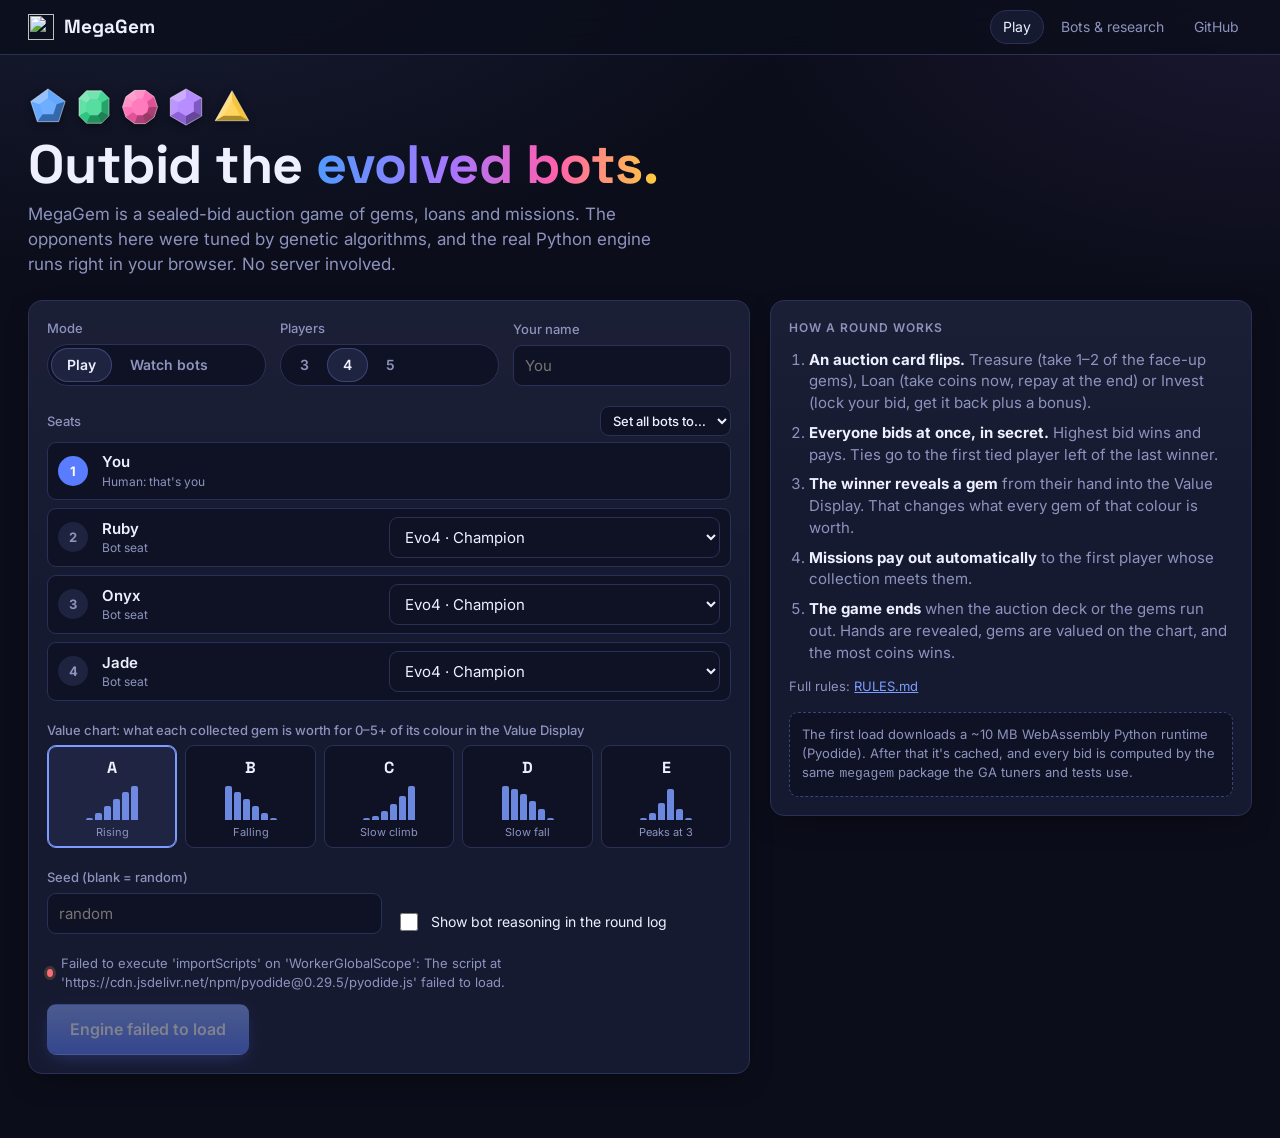
==== web/index.html @ 55448c25 "Turn into a research repo with a static GitHub Pages client Drop the Railway/FastAPI multiplayer sta" ====
<!DOCTYPE html>
<html lang="en">
<head>
    <meta charset="UTF-8">
    <meta name="viewport" content="width=device-width, initial-scale=1.0">
    <title>MegaGem</title>
    <meta name="description" content="Play the MegaGem auction game against genetically evolved bots, running the canonical Python engine in your browser.">
    <link rel="icon" href="favicon.svg" type="image/svg+xml">
    <link rel="preconnect" href="https://fonts.googleapis.com">
    <link rel="preconnect" href="https://fonts.gstatic.com" crossorigin>
    <link rel="stylesheet" href="https://fonts.googleapis.com/css2?family=Inter:wght@400;500;600;700&family=Space+Grotesk:wght@500;700&display=swap">
    <link rel="stylesheet" href="style.css?v=__MEGAGEM_BUILD__">
</head>
<body>
    <header class="topbar">
        <a class="brand" href="./"><img src="favicon.svg" alt=""><span>MegaGem</span></a>
        <nav class="nav">
            <a href="./" class="active">Play</a>
            <a href="bots.html">Bots<span class="hide-sm"> &amp; research</span></a>
            <a href="https://github.com/Lachy-Dauth/mega-gem" target="_blank" rel="noopener" class="hide-sm">GitHub</a>
            <button id="nav-quit" type="button" hidden>Quit</button>
        </nav>
    </header>

    <!-- ============================ SETUP ============================ -->
    <main id="screen-setup" class="wrap">
        <section class="hero">
            <div class="hero-gems" id="hero-gems" aria-hidden="true"></div>
            <h1>Outbid the <span class="grad">evolved bots.</span></h1>
            <p>MegaGem is a sealed-bid auction game of gems, loans and missions. The opponents here were
               tuned by genetic algorithms, and the real Python engine runs right in your browser. No server involved.</p>
        </section>

        <div class="setup-grid">
            <form id="setup-form" class="panel setup-form" autocomplete="off">
                <div class="setup-row">
                    <div class="field">
                        <span>Mode</span>
                        <div class="seg" id="mode-seg" role="group" aria-label="Mode">
                            <button type="button" data-value="play" aria-pressed="true">Play</button>
                            <button type="button" data-value="watch" aria-pressed="false">Watch bots</button>
                        </div>
                    </div>
                    <div class="field">
                        <span>Players</span>
                        <div class="seg" id="players-seg" role="group" aria-label="Number of players">
                            <button type="button" data-value="3" aria-pressed="false">3</button>
                            <button type="button" data-value="4" aria-pressed="true">4</button>
                            <button type="button" data-value="5" aria-pressed="false">5</button>
                        </div>
                    </div>
                    <label class="field" id="name-field">
                        <span>Your name</span>
                        <input id="setup-name" type="text" maxlength="20" placeholder="You">
                    </label>
                </div>

                <div class="field">
                    <span style="display:flex;justify-content:space-between;gap:8px;align-items:center">
                        Seats
                        <select id="setup-all" style="width:auto;font-size:13px;padding:5px 8px" aria-label="Set every bot to">
                            <option value="">Set all bots to…</option>
                        </select>
                    </span>
                    <div id="seat-list" class="seat-list"></div>
                </div>

                <div class="field">
                    <span>Value chart: what each collected gem is worth for 0–5+ of its colour in the Value Display</span>
                    <div id="chart-picker" class="chart-picker" role="group" aria-label="Value chart"></div>
                </div>

                <div class="setup-row">
                    <label class="field">
                        <span>Seed (blank = random)</span>
                        <input id="setup-seed" type="number" min="0" placeholder="random">
                    </label>
                    <label class="check">
                        <input id="setup-explain" type="checkbox">
                        Show bot reasoning in the round log
                    </label>
                </div>

                <div class="start-bar">
                    <span id="engine-status" class="engine-status"><i class="dot"></i><span>Starting the Python engine…</span></span>
                    <button id="setup-start" type="submit" class="btn primary lg">Deal the cards</button>
                </div>
            </form>

            <aside class="panel rules-card">
                <div class="panel-title">How a round works</div>
                <ol>
                    <li><b>An auction card flips.</b> Treasure (take 1–2 of the face-up gems), Loan (take coins now, repay at the end) or Invest (lock your bid, get it back plus a bonus).</li>
                    <li><b>Everyone bids at once, in secret.</b> Highest bid wins and pays. Ties go to the first tied player left of the last winner.</li>
                    <li><b>The winner reveals a gem</b> from their hand into the Value Display. That changes what every gem of that colour is worth.</li>
                    <li><b>Missions pay out automatically</b> to the first player whose collection meets them.</li>
                    <li><b>The game ends</b> when the auction deck or the gems run out. Hands are revealed, gems are valued on the chart, and the most coins wins.</li>
                </ol>
                <p class="muted small" style="margin:14px 0 0">Full rules: <a href="https://github.com/Lachy-Dauth/mega-gem/blob/main/research/RULES.md" target="_blank" rel="noopener">RULES.md</a></p>
                <div class="engine-note">
                    The first load downloads a ~10&nbsp;MB WebAssembly Python runtime (Pyodide). After that it's cached, and every
                    bid is computed by the same <code>megagem</code> package the GA tuners and tests use.
                </div>
            </aside>
        </div>
    </main>

    <!-- ============================ GAME ============================= -->
    <main id="screen-game" class="wrap" hidden>
        <div class="game-head">
            <div class="round-meter">
                <b id="g-round">Round 1</b>
                <div class="progress" aria-hidden="true"><i id="g-progress" style="width:0%"></i></div>
            </div>
            <div class="game-meta" id="g-meta"></div>
        </div>

        <div class="game-grid">
            <div class="game-main">
                <section id="g-opponents" class="opponents" aria-label="Players"></section>

                <section class="panel g-table">
                    <div class="table-grid">
                        <div>
                            <div class="panel-title">On the block</div>
                            <div id="g-auction" class="auction"></div>
                        </div>
                        <div class="market">
                            <div class="panel-title">Value display <span id="g-chart-name"></span></div>
                            <div id="g-market" class="market-cols"></div>
                            <div id="g-chart-track" class="chart-track"></div>
                        </div>
                    </div>
                </section>

                <section class="panel g-missions">
                    <div class="panel-title">Active missions <span id="g-missions-left"></span></div>
                    <div id="g-missions" class="missions"></div>
                </section>

                <section id="g-you" class="panel">
                    <div class="you-grid">
                        <div>
                            <div class="panel-title"><span id="g-you-name">You</span><span id="g-you-score"></span></div>
                            <div class="you-stats" id="g-you-stats"></div>
                            <div class="you-section">
                                <h4>Hand <span class="muted">(hidden from opponents)</span></h4>
                                <div id="g-you-hand" class="gem-row"></div>
                            </div>
                            <div class="you-section">
                                <h4>Collection</h4>
                                <div id="g-you-collection" class="gem-row"></div>
                            </div>
                            <div class="you-section" id="g-you-extras"></div>
                        </div>
                        <div id="g-action" class="action"></div>
                    </div>
                </section>

                <section id="g-spectate" class="panel" hidden>
                    <div class="panel-title">Spectator controls</div>
                    <div class="spectate-bar">
                        <button id="sp-step" class="btn primary" type="button">Next round <span class="kbd">N</span></button>
                        <button id="sp-auto" class="btn" type="button">Auto-play <span class="kbd">Space</span></button>
                        <select id="sp-speed" aria-label="Auto-play speed">
                            <option value="1600">Slow</option>
                            <option value="700" selected>Normal</option>
                            <option value="200">Fast</option>
                            <option value="0">Instant</option>
                        </select>
                        <span class="muted small">Every hand is visible in spectator mode.</span>
                    </div>
                </section>
            </div>

            <aside class="game-side">
                <section class="panel log-panel">
                    <div class="panel-title">Round log <span id="g-log-count"></span></div>
                    <div id="g-log" class="log"></div>
                </section>
            </aside>
        </div>
    </main>

    <!-- ============================ END ============================== -->
    <main id="screen-end" class="wrap" hidden>
        <div class="end">
            <div class="end-hero">
                <div id="end-gems" class="hero-gems" aria-hidden="true"></div>
                <h2 id="end-title">Game over</h2>
                <p id="end-sub" class="muted" style="margin:0"></p>
            </div>
            <section class="panel">
                <div class="panel-title">Final scores</div>
                <div class="score-table-wrap">
                    <table class="score-table">
                        <thead>
                            <tr><th>Player</th><th>Coins</th><th>Gems</th><th>Missions</th><th>Invest</th><th>Loans</th><th>Total</th></tr>
                        </thead>
                        <tbody id="end-scores"></tbody>
                    </table>
                </div>
            </section>
            <section class="panel">
                <div class="panel-title">Final value display</div>
                <div id="end-market" class="market-cols"></div>
            </section>
            <div class="end-actions">
                <button id="end-rematch" class="btn primary lg" type="button">Rematch (same seed)</button>
                <button id="end-again" class="btn lg" type="button">New deal</button>
                <button id="end-setup" class="btn ghost lg" type="button">Change settings</button>
            </div>
        </div>
    </main>

    <div id="toast" class="toast" role="status" aria-live="polite" hidden></div>

    <script>window.MEGAGEM_BUILD = "__MEGAGEM_BUILD__";</script>
    <script src="app.js?v=__MEGAGEM_BUILD__" type="module"></script>
</body>
</html>
---- web/style.css ----
/* MegaGem — static client styles. No framework, no preprocessor. */

:root {
    --bg: #0b0d1a;
    --bg-elev: #121528;
    --bg-card: #161a31;
    --bg-card-alt: #1e2340;
    --bg-inset: #0f1224;
    --border: #2a3058;
    --border-strong: #3b4378;
    --text: #eef0ff;
    --muted: #8d93bd;
    --faint: #5d6390;
    --accent: #7c9cff;
    --accent-strong: #5a7cff;
    --accent-ink: #0b0d1a;
    --gold: #f7c948;
    --gold-deep: #b98a12;
    --success: #4ee39a;
    --warn: #ffb547;
    --danger: #ff6b7a;

    --blue: #4f9bff;
    --green: #33d68b;
    --pink: #ff5fae;
    --purple: #a875ff;
    --yellow: #ffcc3d;

    --radius: 14px;
    --radius-sm: 9px;
    --shadow: 0 10px 30px -12px rgba(0, 0, 0, 0.6);
    --font: "Inter", system-ui, -apple-system, "Segoe UI", Roboto, sans-serif;
    --font-display: "Space Grotesk", "Inter", system-ui, sans-serif;
    --mono: ui-monospace, "SF Mono", "JetBrains Mono", Menlo, monospace;
}

* { box-sizing: border-box; }
[hidden] { display: none !important; }

html { -webkit-text-size-adjust: 100%; }

body {
    margin: 0;
    min-height: 100vh;
    font-family: var(--font);
    font-size: 15px;
    line-height: 1.45;
    color: var(--text);
    background:
        radial-gradient(1200px 600px at 10% -10%, rgba(124, 156, 255, 0.12), transparent 60%),
        radial-gradient(900px 500px at 100% 0%, rgba(168, 117, 255, 0.10), transparent 60%),
        var(--bg);
    background-attachment: fixed;
}

h1, h2, h3, h4 { font-family: var(--font-display); margin: 0; letter-spacing: -0.01em; }
a { color: var(--accent); }
code, .mono { font-family: var(--mono); }
.muted { color: var(--muted); }
.small { font-size: 13px; }

/* ------------------------------------------------------------------ */
/* Top bar                                                             */
/* ------------------------------------------------------------------ */

.topbar {
    position: sticky;
    top: 0;
    z-index: 20;
    display: flex;
    align-items: center;
    justify-content: space-between;
    gap: 12px;
    padding: 10px clamp(16px, 3vw, 28px);
    background: rgba(11, 13, 26, 0.78);
    backdrop-filter: blur(12px);
    border-bottom: 1px solid var(--border);
}
.brand {
    display: flex;
    align-items: center;
    gap: 10px;
    color: var(--text);
    text-decoration: none;
    font-family: var(--font-display);
    font-weight: 700;
    font-size: 19px;
}
.brand img { width: 26px; height: 26px; }
.nav { display: flex; gap: 4px; align-items: center; flex-wrap: wrap; }
.nav a, .nav button {
    color: var(--muted);
    text-decoration: none;
    font: inherit;
    font-size: 14px;
    padding: 6px 12px;
    border-radius: 999px;
    border: 1px solid transparent;
    background: none;
    cursor: pointer;
}
.nav a:hover, .nav button:hover { color: var(--text); background: var(--bg-card); }
.nav a.active { color: var(--text); border-color: var(--border); background: var(--bg-card); }

/* ------------------------------------------------------------------ */
/* Building blocks                                                     */
/* ------------------------------------------------------------------ */

.wrap { max-width: 1280px; margin: 0 auto; padding: 24px clamp(16px, 3vw, 28px) 64px; }

.panel {
    background: linear-gradient(180deg, rgba(255, 255, 255, 0.025), transparent 40%), var(--bg-card);
    border: 1px solid var(--border);
    border-radius: var(--radius);
    padding: 18px;
    box-shadow: var(--shadow);
    min-width: 0;
}
.panel-title {
    display: flex;
    align-items: baseline;
    justify-content: space-between;
    gap: 8px;
    margin-bottom: 12px;
    font-size: 12px;
    font-weight: 600;
    text-transform: uppercase;
    letter-spacing: 0.08em;
    color: var(--muted);
    font-family: var(--font);
}

.btn {
    display: inline-flex;
    align-items: center;
    justify-content: center;
    gap: 8px;
    font: inherit;
    font-weight: 600;
    font-size: 14px;
    padding: 10px 16px;
    border-radius: var(--radius-sm);
    border: 1px solid var(--border-strong);
    background: var(--bg-card-alt);
    color: var(--text);
    cursor: pointer;
    transition: transform 0.06s, background 0.15s, border-color 0.15s, opacity 0.15s;
    white-space: nowrap;
}
.btn:hover:not(:disabled) { border-color: var(--accent); }
.btn:active:not(:disabled) { transform: translateY(1px); }
.btn:disabled { opacity: 0.45; cursor: not-allowed; }
.btn.primary {
    background: linear-gradient(180deg, #8eaaff, var(--accent-strong));
    border-color: transparent;
    color: #fff;
    box-shadow: 0 6px 18px -6px rgba(90, 124, 255, 0.7);
}
.btn.primary:hover:not(:disabled) { filter: brightness(1.08); }
.btn.gold {
    background: linear-gradient(180deg, #ffe08a, var(--gold));
    border-color: transparent;
    color: #2a1d00;
    box-shadow: 0 6px 18px -6px rgba(247, 201, 72, 0.6);
}
.btn.ghost { background: transparent; border-color: var(--border); }
.btn.lg { padding: 13px 22px; font-size: 16px; }
.btn.sm { padding: 6px 10px; font-size: 13px; }
.btn.block { width: 100%; }

input[type="text"], input[type="number"], select {
    font: inherit;
    color: var(--text);
    background: var(--bg-inset);
    border: 1px solid var(--border);
    border-radius: var(--radius-sm);
    padding: 9px 11px;
    min-width: 0;
    width: 100%;
}
input:focus, select:focus, .btn:focus-visible, .seg button:focus-visible, .chart-opt:focus-visible {
    outline: 2px solid var(--accent);
    outline-offset: 1px;
}
.field { display: flex; flex-direction: column; gap: 6px; }
.field > span { font-size: 13px; color: var(--muted); font-weight: 500; }

.seg {
    display: inline-flex;
    padding: 3px;
    background: var(--bg-inset);
    border: 1px solid var(--border);
    border-radius: 999px;
    gap: 2px;
}
.seg button {
    font: inherit;
    font-size: 14px;
    font-weight: 600;
    padding: 7px 16px;
    border-radius: 999px;
    border: 0;
    background: none;
    color: var(--muted);
    cursor: pointer;
}
.seg button[aria-pressed="true"] { background: var(--bg-card-alt); color: var(--text); box-shadow: inset 0 0 0 1px var(--border-strong); }

.check { display: flex; align-items: center; gap: 10px; cursor: pointer; font-size: 14px; }
.check input { width: 18px; height: 18px; accent-color: var(--accent); }

.chip {
    display: inline-flex;
    align-items: center;
    gap: 5px;
    padding: 2px 8px;
    border-radius: 999px;
    font-size: 12px;
    font-weight: 600;
    background: var(--bg-card-alt);
    border: 1px solid var(--border);
    color: var(--muted);
    white-space: nowrap;
}
.chip.loan { color: var(--danger); border-color: rgba(255, 107, 122, 0.35); }
.chip.invest { color: var(--success); border-color: rgba(78, 227, 154, 0.35); }
.chip.mission { color: var(--gold); border-color: rgba(247, 201, 72, 0.35); }
.chip.kind { color: var(--accent); border-color: rgba(124, 156, 255, 0.35); }

/* Gems + coins ------------------------------------------------------- */

.gem { display: inline-block; width: 26px; height: 26px; flex: none; vertical-align: middle; filter: drop-shadow(0 2px 4px rgba(0, 0, 0, 0.45)); }
.gem.sm { width: 18px; height: 18px; }
.gem.lg { width: 40px; height: 40px; }
.gem.xl { width: 56px; height: 56px; }
.gem-row { display: flex; flex-wrap: wrap; gap: 6px; align-items: center; min-height: 26px; }
.gem-stack { display: inline-flex; align-items: center; gap: 2px; font-weight: 700; font-size: 13px; }
.empty { color: var(--faint); font-size: 13px; font-style: italic; }

.coin {
    display: inline-flex;
    align-items: center;
    gap: 5px;
    font-weight: 700;
    font-variant-numeric: tabular-nums;
}
.coin::before {
    content: "";
    width: 0.9em;
    height: 0.9em;
    border-radius: 50%;
    background: radial-gradient(circle at 35% 30%, #fff3c4, var(--gold) 45%, var(--gold-deep));
    box-shadow: inset 0 0 0 1px rgba(0, 0, 0, 0.25);
    flex: none;
}

/* ------------------------------------------------------------------ */
/* Setup screen                                                        */
/* ------------------------------------------------------------------ */

.hero { display: grid; gap: 10px; margin: 8px 0 24px; }
.hero h1 { font-size: clamp(32px, 6vw, 54px); line-height: 1.02; }
.hero h1 .grad {
    background: linear-gradient(90deg, var(--blue), var(--purple) 40%, var(--pink) 70%, var(--yellow));
    -webkit-background-clip: text;
    background-clip: text;
    color: transparent;
}
.hero p { max-width: 640px; color: var(--muted); font-size: 17px; margin: 0; }
.hero-gems { display: flex; gap: 6px; }

.setup-grid { display: grid; grid-template-columns: minmax(0, 1.5fr) minmax(0, 1fr); gap: 20px; align-items: start; }
.setup-form { display: grid; gap: 20px; }
.setup-row { display: grid; grid-template-columns: repeat(auto-fit, minmax(180px, 1fr)); gap: 14px; align-items: end; }

.seat-list { display: grid; gap: 8px; }
.seat {
    display: grid;
    grid-template-columns: 34px minmax(0, 1fr) minmax(0, 1.2fr);
    gap: 10px;
    align-items: center;
    padding: 8px 10px;
    background: var(--bg-inset);
    border: 1px solid var(--border);
    border-radius: var(--radius-sm);
}
.seat .seat-no {
    width: 30px; height: 30px; border-radius: 50%;
    display: grid; place-items: center;
    font-weight: 700; font-size: 13px;
    background: var(--bg-card-alt); color: var(--muted);
}
.seat.you .seat-no { background: var(--accent-strong); color: #fff; }
.seat .seat-name { font-weight: 600; overflow: hidden; text-overflow: ellipsis; white-space: nowrap; }
.seat .seat-name small { display: block; color: var(--muted); font-weight: 400; font-size: 12px; }

.chart-picker { display: grid; grid-template-columns: repeat(5, minmax(0, 1fr)); gap: 8px; }
.chart-opt {
    display: grid;
    gap: 6px;
    padding: 10px 8px 8px;
    border-radius: var(--radius-sm);
    border: 1px solid var(--border);
    background: var(--bg-inset);
    color: var(--text);
    font: inherit;
    cursor: pointer;
    text-align: center;
}
.chart-opt[aria-pressed="true"] { border-color: var(--accent); box-shadow: inset 0 0 0 1px var(--accent); background: rgba(124, 156, 255, 0.08); }
.chart-opt b { font-family: var(--font-display); font-size: 16px; }
.chart-opt small { color: var(--muted); font-size: 11px; line-height: 1.2; }
.mini-bars { display: flex; align-items: flex-end; gap: 2px; height: 34px; justify-content: center; }
.mini-bars i { display: block; width: 7px; border-radius: 2px 2px 0 0; background: var(--accent); opacity: 0.85; min-height: 2px; }

.rules-card ol { margin: 0; padding-left: 20px; display: grid; gap: 8px; color: var(--muted); }
.rules-card ol b { color: var(--text); }
.rules-card .engine-note { margin-top: 16px; padding: 12px; border-radius: var(--radius-sm); background: var(--bg-inset); border: 1px dashed var(--border-strong); font-size: 13px; color: var(--muted); }

.engine-status { display: inline-flex; align-items: center; gap: 8px; font-size: 13px; color: var(--muted); }
.engine-status .dot { width: 8px; height: 8px; border-radius: 50%; background: var(--warn); box-shadow: 0 0 0 3px rgba(255, 181, 71, 0.18); animation: pulse 1.2s infinite; }
.engine-status.ready .dot { background: var(--success); box-shadow: 0 0 0 3px rgba(78, 227, 154, 0.18); animation: none; }
.engine-status.error .dot { background: var(--danger); animation: none; }
@keyframes pulse { 50% { opacity: 0.4; } }

.start-bar { display: flex; flex-wrap: wrap; align-items: center; justify-content: space-between; gap: 12px; }

/* ------------------------------------------------------------------ */
/* Game screen                                                         */
/* ------------------------------------------------------------------ */

.game-head {
    display: flex;
    flex-wrap: wrap;
    align-items: center;
    justify-content: space-between;
    gap: 10px 16px;
    margin-bottom: 16px;
}
.round-meter { display: flex; align-items: center; gap: 12px; min-width: 220px; flex: 1; }
.round-meter b { font-family: var(--font-display); font-size: 20px; white-space: nowrap; }
.progress { flex: 1; height: 6px; border-radius: 999px; background: var(--bg-card-alt); overflow: hidden; max-width: 320px; }
.progress > i { display: block; height: 100%; background: linear-gradient(90deg, var(--accent), var(--purple)); border-radius: inherit; transition: width 0.4s; }
.game-meta { display: flex; flex-wrap: wrap; gap: 6px; align-items: center; }

.game-grid { display: grid; grid-template-columns: minmax(0, 1fr) 340px; gap: 16px; align-items: start; }
.game-main { display: grid; gap: 16px; min-width: 0; }
.game-side { display: grid; gap: 16px; position: sticky; top: 70px; max-height: calc(100vh - 86px); min-width: 0; }

/* Opponents */
.opponents { display: grid; grid-template-columns: repeat(auto-fit, minmax(190px, 1fr)); gap: 12px; }
.seat-card {
    position: relative;
    padding: 12px 14px;
    border-radius: var(--radius);
    background: var(--bg-card);
    border: 1px solid var(--border);
    display: grid;
    gap: 8px;
    transition: border-color 0.2s, box-shadow 0.2s;
}
.seat-card.winner { border-color: var(--gold); box-shadow: 0 0 0 1px var(--gold), 0 10px 30px -14px rgba(247, 201, 72, 0.6); }
.seat-card.you { border-color: rgba(124, 156, 255, 0.55); }
.seat-card-head { display: flex; align-items: center; justify-content: space-between; gap: 8px; }
.seat-card-head .who { min-width: 0; }
.seat-card-head .who b { display: block; overflow: hidden; text-overflow: ellipsis; white-space: nowrap; }
.seat-card .stats { display: flex; flex-wrap: wrap; gap: 6px 12px; font-size: 13px; color: var(--muted); align-items: center; }
.seat-card .stats .coin { color: var(--text); font-size: 16px; }
.hand-backs { display: inline-flex; gap: 2px; }
.hand-backs i { width: 10px; height: 14px; border-radius: 2px; background: linear-gradient(135deg, #3b4378, #262c52); border: 1px solid #4b548f; }
.last-bid {
    position: absolute; top: -9px; right: 10px;
    font-size: 11px; font-weight: 700; padding: 1px 8px; border-radius: 999px;
    background: var(--bg-card-alt); border: 1px solid var(--border-strong); color: var(--muted);
}
.seat-card.winner .last-bid { background: var(--gold); color: #2a1d00; border-color: var(--gold); }
.seat-card .score-now { font-size: 12px; color: var(--muted); }
.seat-card .score-now b { color: var(--text); }

/* Table: auction + market */
.table-grid { display: grid; grid-template-columns: minmax(240px, 0.9fr) minmax(0, 1.4fr); gap: 16px; }

.auction {
    display: grid;
    gap: 14px;
    place-items: center;
    text-align: center;
    padding: 22px 16px;
    border-radius: var(--radius);
    background:
        radial-gradient(400px 200px at 50% 0%, rgba(124, 156, 255, 0.18), transparent 70%),
        var(--bg-inset);
    border: 1px solid var(--border-strong);
    min-height: 220px;
}
.auction.treasure { background: radial-gradient(400px 200px at 50% 0%, rgba(168, 117, 255, 0.22), transparent 70%), var(--bg-inset); }
.auction.loan { background: radial-gradient(400px 200px at 50% 0%, rgba(255, 107, 122, 0.18), transparent 70%), var(--bg-inset); }
.auction.invest { background: radial-gradient(400px 200px at 50% 0%, rgba(78, 227, 154, 0.18), transparent 70%), var(--bg-inset); }
.auction-kind { font-size: 12px; font-weight: 700; letter-spacing: 0.14em; text-transform: uppercase; color: var(--muted); }
.auction-title { font-family: var(--font-display); font-size: 28px; font-weight: 700; }
.auction-sub { font-size: 13px; color: var(--muted); max-width: 260px; }
.auction-gems { display: flex; gap: 10px; justify-content: center; align-items: center; min-height: 56px; }
.auction-gems .slot { width: 56px; height: 56px; border-radius: 12px; border: 1px dashed var(--border-strong); display: grid; place-items: center; }
.auction-gems .slot.off { opacity: 0.35; }
.auction-deck { font-size: 12px; color: var(--faint); }

.market { display: grid; gap: 10px; }
.market-cols { display: grid; grid-template-columns: repeat(5, minmax(0, 1fr)); gap: 8px; }
.mcol {
    display: grid;
    gap: 6px;
    justify-items: center;
    padding: 10px 4px;
    border-radius: var(--radius-sm);
    background: var(--bg-inset);
    border: 1px solid var(--border);
    text-align: center;
}
.mcol .val { font-family: var(--font-display); font-size: 22px; font-weight: 700; }
.mcol .next { font-size: 11px; color: var(--muted); }
.mcol .next.up { color: var(--success); }
.mcol .next.down { color: var(--danger); }
.pips { display: flex; gap: 3px; }
.pips i { width: 7px; height: 7px; border-radius: 50%; background: var(--bg-card-alt); border: 1px solid var(--border-strong); }
.pips i.on { background: currentColor; border-color: currentColor; }
.mcol .mine { font-size: 11px; color: var(--muted); line-height: 1.3; }
.chart-track { display: grid; grid-template-columns: auto repeat(6, minmax(0, 1fr)); gap: 4px; align-items: center; font-size: 12px; }
.chart-track span { text-align: center; padding: 3px 0; border-radius: 6px; background: var(--bg-inset); color: var(--muted); font-variant-numeric: tabular-nums; }
.chart-track span.label { background: none; text-align: left; padding-right: 6px; }

/* Missions */
.missions { display: grid; grid-template-columns: repeat(auto-fit, minmax(160px, 1fr)); gap: 10px; }
.mission {
    display: grid;
    gap: 8px;
    padding: 12px;
    border-radius: var(--radius-sm);
    background: var(--bg-inset);
    border: 1px solid var(--border);
}
.mission-head { display: flex; justify-content: space-between; align-items: center; gap: 8px; font-size: 12px; text-transform: uppercase; letter-spacing: 0.06em; color: var(--muted); font-weight: 600; }
.mission-req { font-size: 14px; font-weight: 600; display: flex; flex-wrap: wrap; gap: 4px; align-items: center; }
.mission.close { border-color: rgba(247, 201, 72, 0.55); }
.mission .progress-note { font-size: 12px; color: var(--muted); }
.mission.close .progress-note { color: var(--gold); }

/* You */
.you-grid { display: grid; grid-template-columns: minmax(0, 1fr) minmax(280px, 0.9fr); gap: 16px; align-items: start; }
.you-stats { display: flex; flex-wrap: wrap; gap: 10px 18px; align-items: center; margin-bottom: 12px; }
.you-stats .coin { font-size: 26px; }
.you-section { display: grid; gap: 6px; margin-bottom: 12px; }
.you-section h4 { font-size: 12px; color: var(--muted); text-transform: uppercase; letter-spacing: 0.06em; font-family: var(--font); font-weight: 600; }

.action {
    padding: 16px;
    border-radius: var(--radius);
    background: var(--bg-inset);
    border: 1px solid var(--border-strong);
    display: grid;
    gap: 12px;
}
.action.live { border-color: var(--accent); box-shadow: 0 0 0 1px var(--accent), 0 12px 30px -16px rgba(124, 156, 255, 0.8); }
.action h3 { font-size: 17px; }
.bid-amount { display: flex; align-items: center; gap: 10px; }
.bid-amount input[type="number"] { width: 90px; font-size: 22px; font-weight: 700; text-align: center; padding: 6px; }
.bid-amount .of { color: var(--muted); font-size: 13px; }
input[type="range"] { width: 100%; accent-color: var(--accent); }
.quick { display: flex; flex-wrap: wrap; gap: 6px; }
.reveal-options { display: grid; gap: 8px; }
.reveal-opt {
    display: flex; align-items: center; gap: 12px;
    padding: 10px 12px;
    border-radius: var(--radius-sm);
    border: 1px solid var(--border-strong);
    background: var(--bg-card);
    color: var(--text);
    font: inherit;
    text-align: left;
    cursor: pointer;
}
.reveal-opt:hover { border-color: var(--accent); }
.reveal-opt .delta { font-size: 13px; color: var(--muted); }
.reveal-opt .delta b { color: var(--text); }
.waiting { display: flex; align-items: center; gap: 10px; color: var(--muted); }
.spinner { width: 16px; height: 16px; border-radius: 50%; border: 2px solid var(--border-strong); border-top-color: var(--accent); animation: spin 0.8s linear infinite; }
@keyframes spin { to { transform: rotate(360deg); } }
.btn.primary .kbd { color: rgba(255, 255, 255, 0.85); border-color: rgba(255, 255, 255, 0.45); }
.kbd { font-family: var(--mono); font-size: 11px; padding: 1px 5px; border: 1px solid var(--border-strong); border-radius: 4px; color: var(--muted); }

/* Log */
.log-panel { display: flex; flex-direction: column; min-height: 0; max-height: 100%; }
.log { overflow-y: auto; display: grid; gap: 8px; align-content: start; min-height: 120px; padding-right: 2px; }
.log-entry { padding: 10px 12px; border-radius: var(--radius-sm); background: var(--bg-inset); border: 1px solid var(--border); font-size: 13px; display: grid; gap: 6px; }
.log-entry.fresh { animation: fresh 1.4s ease-out; }
@keyframes fresh { from { border-color: var(--accent); background: rgba(124, 156, 255, 0.12); } }
.log-entry .log-head { display: flex; justify-content: space-between; gap: 8px; color: var(--muted); font-size: 12px; }
.log-entry .log-head b { color: var(--text); }
.log-bids { display: flex; flex-wrap: wrap; gap: 4px; }
.log-bids .chip.win { color: #2a1d00; background: var(--gold); border-color: var(--gold); }
.log-entry details summary { cursor: pointer; color: var(--accent); font-size: 12px; }
.rationale { margin: 6px 0 0; display: grid; gap: 6px; }
.rationale pre { margin: 0; white-space: pre-wrap; word-break: break-word; font-size: 11px; line-height: 1.4; color: var(--muted); background: var(--bg); padding: 8px; border-radius: 6px; border: 1px solid var(--border); }
.rationale b { font-size: 12px; }

.spectate-bar { display: flex; flex-wrap: wrap; gap: 8px; align-items: center; }
.spectate-bar select { width: auto; }

/* ------------------------------------------------------------------ */
/* End screen                                                          */
/* ------------------------------------------------------------------ */

.end { max-width: 920px; margin: 0 auto; display: grid; gap: 20px; }
.end-hero { text-align: center; display: grid; gap: 8px; justify-items: center; }
.end-hero h2 { font-size: clamp(28px, 5vw, 42px); }
.score-table-wrap { overflow-x: auto; }
.score-table { width: 100%; border-collapse: collapse; font-variant-numeric: tabular-nums; min-width: 560px; }
.score-table th, .score-table td { padding: 10px 12px; text-align: right; border-bottom: 1px solid var(--border); }
.score-table th { font-size: 11px; text-transform: uppercase; letter-spacing: 0.06em; color: var(--muted); font-weight: 600; }
.score-table th:first-child, .score-table td:first-child { text-align: left; }
.score-table td.total { font-family: var(--font-display); font-size: 18px; font-weight: 700; }
.score-table tr.first td { background: rgba(247, 201, 72, 0.08); }
.score-table tr.me td:first-child b { color: var(--accent); }
.rank { display: inline-grid; place-items: center; width: 24px; height: 24px; border-radius: 50%; font-size: 12px; font-weight: 700; background: var(--bg-card-alt); margin-right: 8px; }
.first .rank { background: var(--gold); color: #2a1d00; }
.neg { color: var(--danger); }
.pos { color: var(--success); }
.end-actions { display: flex; flex-wrap: wrap; gap: 10px; justify-content: center; }

/* ------------------------------------------------------------------ */
/* Overlay + toast                                                     */
/* ------------------------------------------------------------------ */

.toast {
    position: fixed;
    left: 50%;
    top: 68px;
    transform: translateX(-50%);
    z-index: 50;
    max-width: min(560px, calc(100vw - 32px));
    padding: 12px 16px;
    border-radius: var(--radius-sm);
    background: var(--bg-card-alt);
    border: 1px solid var(--border-strong);
    box-shadow: var(--shadow);
    font-size: 14px;
}
.toast.error { border-color: var(--danger); }

/* ------------------------------------------------------------------ */
/* Responsive                                                          */
/* ------------------------------------------------------------------ */

@media (max-width: 1100px) {
    .game-grid { grid-template-columns: minmax(0, 1fr); }
    .game-side { position: static; max-height: none; }
    .log { max-height: 420px; }
}
@media (max-width: 860px) {
    .setup-grid, .table-grid, .you-grid { grid-template-columns: minmax(0, 1fr); }
    /* Keep your bid panel right under the auction on narrow screens. */
    .g-table { order: 1; }
    #g-you, #g-spectate { order: 2; }
    .g-missions { order: 3; }
    .opponents { order: 0; }
}
@media (max-width: 560px) {
    body { font-size: 14px; }
    .wrap { padding-top: 16px; }
    .panel { padding: 14px; }
    .chart-picker { grid-template-columns: repeat(5, minmax(0, 1fr)); gap: 4px; }
    .chart-opt { padding: 8px 2px 6px; }
    .chart-opt small { display: none; }
    .mini-bars i { width: 4px; }
    .market-cols { gap: 4px; }
    .mcol .val { font-size: 18px; }
    .seat { grid-template-columns: 30px minmax(0, 1fr); }
    .seat select { grid-column: 1 / -1; }
    .opponents { grid-template-columns: repeat(2, minmax(0, 1fr)); }
    .nav a, .nav button { padding: 6px 8px; }
    .brand span, .hide-sm { display: none; }
    .toast { top: 60px; }
}
@media (max-width: 560px) {
    .nav a.active { display: none; }
}
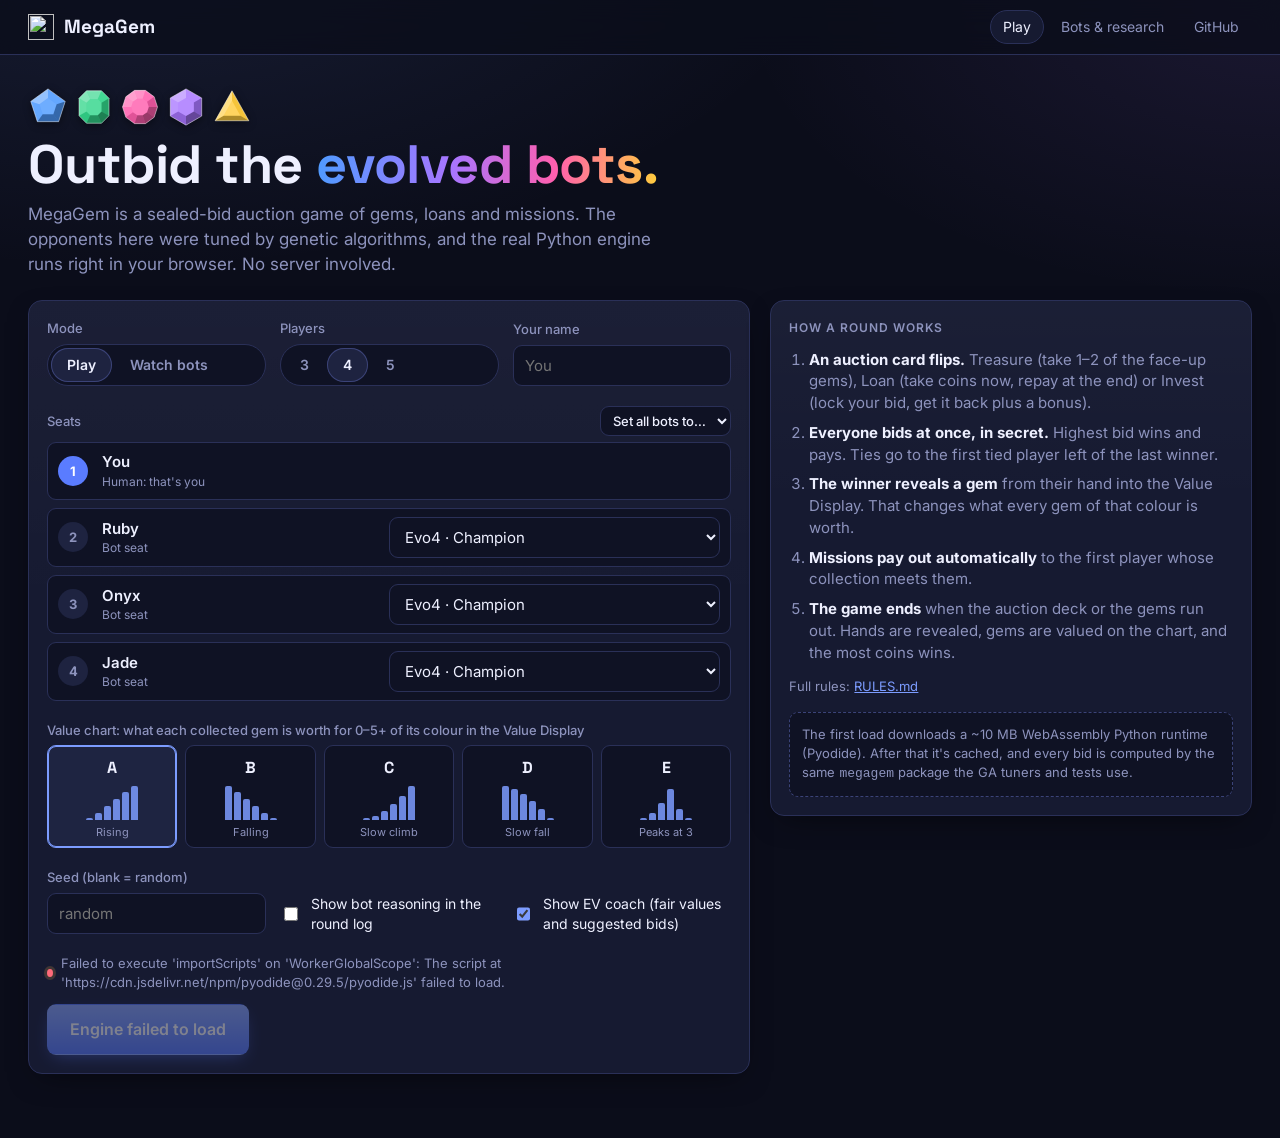
==== commit 5d6e0d09: "Add EV coach overlay and post-game analysis to the web client web/coach.js is a pure ES module over " ====
--- a/web/index.html
+++ b/web/index.html
@@ -79,6 +79,10 @@
                         <input id="setup-explain" type="checkbox">
                         Show bot reasoning in the round log
                     </label>
+                    <label class="check" id="coach-field">
+                        <input id="setup-coach" type="checkbox">
+                        Show EV coach (fair values and suggested bids)
+                    </label>
                 </div>
 
                 <div class="start-bar">
@@ -113,6 +117,7 @@
                 <div class="progress" aria-hidden="true"><i id="g-progress" style="width:0%"></i></div>
             </div>
             <div class="game-meta" id="g-meta"></div>
+            <button id="g-coach-btn" type="button" class="btn sm ghost coach-toggle" aria-pressed="true" hidden>Coach: on</button>
         </div>
 
         <div class="game-grid">
@@ -157,6 +162,11 @@
                     </div>
                 </section>
 
+                <section id="g-coach" class="panel coach" hidden>
+                    <div class="panel-title">EV coach <span>estimates · uses only public info and your hand</span></div>
+                    <div id="g-coach-body"></div>
+                </section>
+
                 <section id="g-spectate" class="panel" hidden>
                     <div class="panel-title">Spectator controls</div>
                     <div class="spectate-bar">
@@ -202,6 +212,10 @@
                 </div>
             </section>
             <section class="panel">
+                <div class="panel-title">Game analysis <span>where each player won or lost surplus</span></div>
+                <div id="end-analysis" class="analysis"></div>
+            </section>
+            <section class="panel">
                 <div class="panel-title">Final value display</div>
                 <div id="end-market" class="market-cols"></div>
             </section>
--- a/web/style.css
+++ b/web/style.css
@@ -527,6 +527,121 @@
 .end-actions { display: flex; flex-wrap: wrap; gap: 10px; justify-content: center; }
 
 /* ------------------------------------------------------------------ */
+/* EV coach + game analysis                                            */
+/* ------------------------------------------------------------------ */
+
+.warn { color: var(--warn); }
+.info { color: var(--accent); }
+.chip.pos { border-color: rgba(78, 227, 154, 0.35); }
+.chip.neg { border-color: rgba(255, 107, 122, 0.35); }
+.chip.warn { border-color: rgba(255, 181, 71, 0.35); }
+.chip.info { border-color: rgba(124, 156, 255, 0.35); }
+
+.coach-toggle[aria-pressed="true"] { color: var(--accent); border-color: rgba(124, 156, 255, 0.45); }
+.btn.coach-q { border-color: var(--accent); color: var(--accent); background: rgba(124, 156, 255, 0.1); }
+
+.coach { display: grid; grid-template-columns: minmax(0, 1fr); gap: 12px; transition: opacity 0.2s; }
+.coach > .panel-title { margin-bottom: 0; flex-wrap: wrap; }
+.coach > .panel-title span { text-transform: none; letter-spacing: 0; font-weight: 500; color: var(--faint); }
+.coach.stale { opacity: 0.45; }
+#g-coach-body { display: grid; grid-template-columns: minmax(0, 1fr); gap: 12px; min-width: 0; }
+#g-coach-body > *, .coach-head > * { min-width: 0; }
+#g-coach-body p { margin: 0; }
+
+.coach-head { display: grid; grid-template-columns: minmax(0, 1fr) minmax(0, 1.1fr); gap: 14px; align-items: start; }
+.ctiles { display: grid; grid-template-columns: repeat(auto-fit, minmax(100px, 1fr)); gap: 8px; }
+.ctile {
+    display: grid;
+    gap: 2px;
+    padding: 10px 12px;
+    border-radius: var(--radius-sm);
+    background: var(--bg-inset);
+    border: 1px solid var(--border);
+    min-width: 0;
+}
+.ctile span { font-size: 11px; text-transform: uppercase; letter-spacing: 0.06em; color: var(--muted); font-weight: 600; white-space: nowrap; }
+.ctile b { font-family: var(--font-display); font-size: 22px; font-variant-numeric: tabular-nums; }
+.ctile.main { border-color: var(--accent); background: rgba(124, 156, 255, 0.1); }
+.ctile.main b { color: var(--accent); }
+.coach-call { display: grid; gap: 8px; justify-items: start; font-size: 14px; }
+.verdict {
+    padding: 2px 10px;
+    border-radius: 999px;
+    border: 1px solid currentColor;
+    font-size: 11px;
+    font-weight: 700;
+    letter-spacing: 0.08em;
+    text-transform: uppercase;
+}
+.verdict.pos { background: rgba(78, 227, 154, 0.1); }
+.verdict.warn { background: rgba(255, 181, 71, 0.1); }
+.verdict.info { background: rgba(124, 156, 255, 0.1); }
+
+.coach-note {
+    font-size: 13px;
+    color: var(--muted);
+    padding: 8px 12px;
+    background: var(--bg-inset);
+    border-left: 3px solid var(--gold);
+    border-radius: 0 var(--radius-sm) var(--radius-sm) 0;
+}
+.coach-note b { color: var(--gold); }
+.coach-lot { display: grid; gap: 6px; }
+.lot-gem {
+    display: inline-flex;
+    align-items: center;
+    gap: 5px;
+    padding: 3px 9px 3px 4px;
+    border-radius: 999px;
+    background: var(--bg-inset);
+    border: 1px solid var(--border);
+    font-size: 13px;
+    font-variant-numeric: tabular-nums;
+}
+.lot-gem .muted { font-size: 11px; }
+.coach-notes { margin: 0; padding-left: 18px; display: grid; gap: 2px; font-size: 13px; color: var(--muted); }
+.coach-notes b { color: var(--text); }
+
+.coach-table-wrap { overflow-x: auto; }
+.coach-table { width: 100%; border-collapse: collapse; font-size: 13px; font-variant-numeric: tabular-nums; }
+.coach-table th, .coach-table td { padding: 6px 8px; text-align: right; border-bottom: 1px solid var(--border); white-space: nowrap; }
+.coach-table th { font-size: 11px; font-weight: 600; letter-spacing: 0.06em; text-transform: uppercase; color: var(--muted); }
+.coach-table th:first-child, .coach-table td:first-child { text-align: left; }
+.coach-table td.edge.big { font-weight: 700; border-radius: 6px; }
+.coach-table td.edge.big.pos { background: rgba(78, 227, 154, 0.12); }
+.coach-table td.edge.big.neg { background: rgba(255, 107, 122, 0.12); }
+.pbars { display: inline-flex; align-items: flex-end; gap: 2px; height: 20px; vertical-align: middle; }
+.pbars i { display: block; width: 6px; border-radius: 2px 2px 0 0; background: var(--accent); opacity: 0.85; }
+.coach-colors summary, .an-rounds summary { cursor: pointer; color: var(--accent); font-size: 13px; font-weight: 600; }
+.coach-colors[open] summary, .an-rounds[open] summary { margin-bottom: 8px; }
+
+.analysis { display: grid; grid-template-columns: minmax(0, 1fr); gap: 14px; }
+.analysis p { margin: 0; }
+.an-identity { font-size: 16px; }
+.an-identity b { font-family: var(--font-display); font-size: 19px; font-variant-numeric: tabular-nums; }
+.an-players { min-width: 620px; }
+.score-table tr.me td { background: rgba(124, 156, 255, 0.06); }
+.an-grid { display: grid; grid-template-columns: repeat(auto-fit, minmax(240px, 1fr)); gap: 12px; }
+.an-card {
+    display: grid;
+    gap: 8px;
+    align-content: start;
+    padding: 12px 14px;
+    border-radius: var(--radius-sm);
+    background: var(--bg-inset);
+    border: 1px solid var(--border);
+    font-size: 13px;
+}
+.an-card h4 { font-family: var(--font); font-size: 12px; font-weight: 600; letter-spacing: 0.06em; text-transform: uppercase; color: var(--muted); }
+.an-card ol { margin: 0; padding: 0; list-style: none; display: grid; gap: 8px; }
+.an-card li { display: grid; grid-template-columns: auto minmax(0, 1fr); gap: 8px; align-items: start; }
+.an-round-table { min-width: 680px; font-size: 13px; }
+.an-round-table th, .an-round-table td { padding: 7px 8px; }
+.an-round-table td.lot, .an-round-table th:nth-child(2), .an-round-table td:nth-child(3), .an-round-table th:nth-child(3) { text-align: left; }
+.an-round-table td.lot { white-space: nowrap; }
+.an-round-table .gem-row { display: inline-flex; gap: 2px; min-height: 0; vertical-align: middle; }
+
+/* ------------------------------------------------------------------ */
 /* Overlay + toast                                                     */
 /* ------------------------------------------------------------------ */
 
@@ -556,10 +671,10 @@
     .log { max-height: 420px; }
 }
 @media (max-width: 860px) {
-    .setup-grid, .table-grid, .you-grid { grid-template-columns: minmax(0, 1fr); }
-    /* Keep your bid panel right under the auction on narrow screens. */
+    .setup-grid, .table-grid, .you-grid, .coach-head { grid-template-columns: minmax(0, 1fr); }
+    /* Keep your bid panel (and the coach under it) right under the auction on narrow screens. */
     .g-table { order: 1; }
-    #g-you, #g-spectate { order: 2; }
+    #g-you, #g-spectate, #g-coach { order: 2; }
     .g-missions { order: 3; }
     .opponents { order: 0; }
 }
@@ -579,6 +694,9 @@
     .nav a, .nav button { padding: 6px 8px; }
     .brand span, .hide-sm { display: none; }
     .toast { top: 60px; }
+    .ctiles { grid-template-columns: repeat(2, minmax(0, 1fr)); }
+    .ctile b { font-size: 19px; }
+    .coach-table th, .coach-table td { padding: 5px 5px; }
 }
 @media (max-width: 560px) {
     .nav a.active { display: none; }
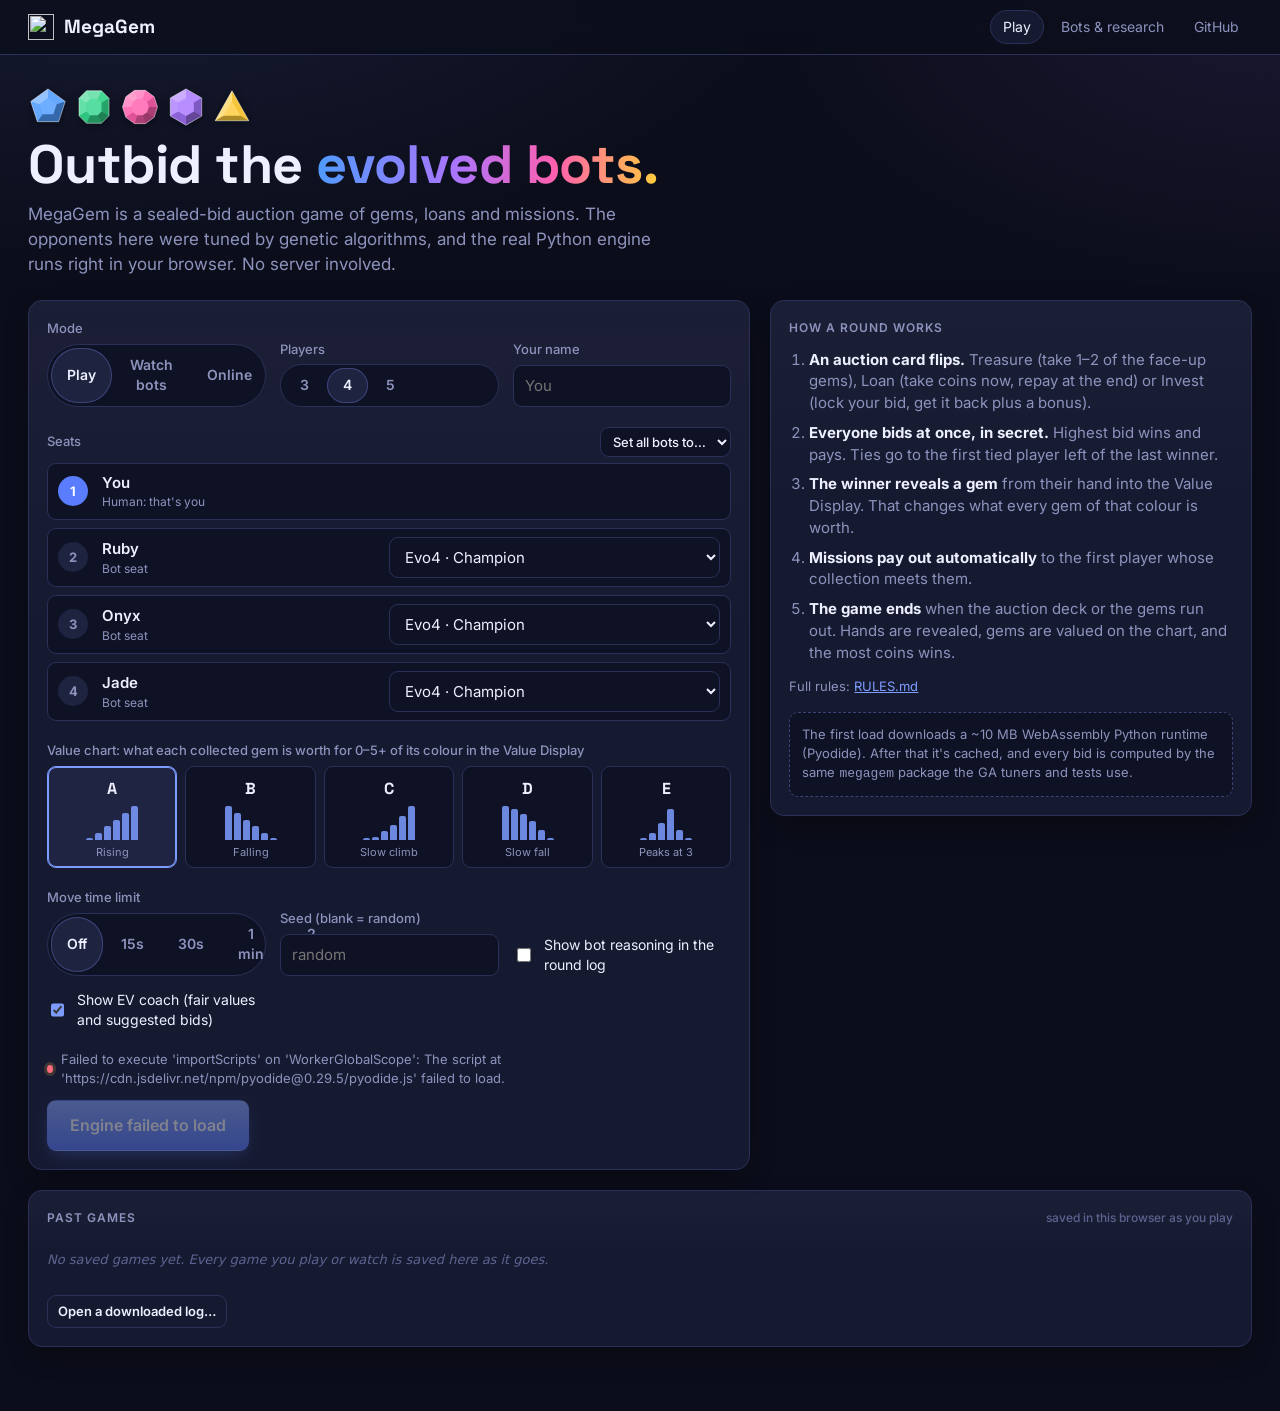
==== commit 2715b118: "Online multiplayer (host + join by code) and move time limits - Engine: BrowserSession takes any num" ====
--- a/web/index.html
+++ b/web/index.html
@@ -39,9 +39,10 @@
                         <div class="seg" id="mode-seg" role="group" aria-label="Mode">
                             <button type="button" data-value="play" aria-pressed="true">Play</button>
                             <button type="button" data-value="watch" aria-pressed="false">Watch bots</button>
-                        </div>
-                    </div>
-                    <div class="field">
+                            <button type="button" data-value="online" aria-pressed="false">Online</button>
+                        </div>
+                    </div>
+                    <div class="field" id="players-field">
                         <span>Players</span>
                         <div class="seg" id="players-seg" role="group" aria-label="Number of players">
                             <button type="button" data-value="3" aria-pressed="false">3</button>
@@ -55,7 +56,24 @@
                     </label>
                 </div>
 
-                <div class="field">
+                <div id="online-field" class="online-box" hidden>
+                    <div class="online-card">
+                        <h3>Host a game</h3>
+                        <p class="muted small">You get a code to share. In the lobby you add bots, pick the chart and the time limit, and start when everyone's in.</p>
+                        <button id="online-host" type="button" class="btn primary">Host a game</button>
+                    </div>
+                    <div class="online-card">
+                        <h3>Join a game</h3>
+                        <p class="muted small">Enter the 5-letter code the host gives you.</p>
+                        <div class="join-row">
+                            <input id="online-code" type="text" maxlength="5" placeholder="CODE" autocomplete="off" autocapitalize="characters" spellcheck="false" aria-label="Room code">
+                            <button id="online-join" type="button" class="btn">Join</button>
+                        </div>
+                    </div>
+                    <p class="muted small online-note">Browsers connect directly to each other (WebRTC, introduced by PeerJS's free public server). The host's browser runs the game, so the host keeps their tab open. Some strict school or office networks block direct connections.</p>
+                </div>
+
+                <div class="field" id="seats-field">
                     <span style="display:flex;justify-content:space-between;gap:8px;align-items:center">
                         Seats
                         <select id="setup-all" style="width:auto;font-size:13px;padding:5px 8px" aria-label="Set every bot to">
@@ -65,12 +83,22 @@
                     <div id="seat-list" class="seat-list"></div>
                 </div>
 
-                <div class="field">
+                <div class="field" id="chart-field">
                     <span>Value chart: what each collected gem is worth for 0–5+ of its colour in the Value Display</span>
                     <div id="chart-picker" class="chart-picker" role="group" aria-label="Value chart"></div>
                 </div>
 
-                <div class="setup-row">
+                <div class="setup-row" id="options-row">
+                    <div class="field" id="time-field">
+                        <span>Move time limit</span>
+                        <div class="seg" id="time-seg" role="group" aria-label="Move time limit">
+                            <button type="button" data-value="0">Off</button>
+                            <button type="button" data-value="15">15s</button>
+                            <button type="button" data-value="30">30s</button>
+                            <button type="button" data-value="60">1 min</button>
+                            <button type="button" data-value="120">2 min</button>
+                        </div>
+                    </div>
                     <label class="field">
                         <span>Seed (blank = random)</span>
                         <input id="setup-seed" type="number" min="0" placeholder="random">
@@ -85,7 +113,7 @@
                     </label>
                 </div>
 
-                <div class="start-bar">
+                <div class="start-bar" id="start-bar">
                     <span id="engine-status" class="engine-status"><i class="dot"></i><span>Starting the Python engine…</span></span>
                     <button id="setup-start" type="submit" class="btn primary lg">Deal the cards</button>
                 </div>
@@ -107,6 +135,12 @@
                 </div>
             </aside>
         </div>
+
+        <section class="panel past-games">
+            <div class="panel-title">Past games <span>saved in this browser as you play</span></div>
+            <div id="past-list" class="past-list"></div>
+            <label class="btn sm ghost file-btn">Open a downloaded log…<input id="past-file" type="file" accept=".json,application/json" hidden></label>
+        </section>
     </main>
 
     <!-- ============================ GAME ============================= -->
@@ -117,6 +151,7 @@
                 <div class="progress" aria-hidden="true"><i id="g-progress" style="width:0%"></i></div>
             </div>
             <div class="game-meta" id="g-meta"></div>
+            <span id="g-timer" class="timer-chip" hidden></span>
             <button id="g-coach-btn" type="button" class="btn sm ghost coach-toggle" aria-pressed="true" hidden>Coach: on</button>
         </div>
 
@@ -220,10 +255,88 @@
                 <div id="end-market" class="market-cols"></div>
             </section>
             <div class="end-actions">
+                <button id="end-review" class="btn gold lg" type="button">Review move by move</button>
+                <button id="end-download" class="btn lg" type="button">Download game log</button>
+            </div>
+            <div class="end-actions">
+                <button id="end-lobby" class="btn primary lg" type="button" hidden>Back to the lobby</button>
                 <button id="end-rematch" class="btn primary lg" type="button">Rematch (same seed)</button>
                 <button id="end-again" class="btn lg" type="button">New deal</button>
                 <button id="end-setup" class="btn ghost lg" type="button">Change settings</button>
             </div>
+        </div>
+    </main>
+
+    <!-- ============================ LOBBY ============================ -->
+    <main id="screen-lobby" class="wrap" hidden>
+        <div class="lobby">
+            <div class="lobby-head panel">
+                <div>
+                    <span class="muted small">Room code</span>
+                    <div id="lb-code" class="room-code">-----</div>
+                    <p id="lb-hint" class="muted small" style="margin:0"></p>
+                </div>
+                <button id="lb-copy" class="btn sm" type="button">Copy code</button>
+            </div>
+            <section class="panel">
+                <div class="panel-title">Players <span id="lb-count"></span></div>
+                <div id="lb-players" class="lb-players"></div>
+                <div id="lb-bots" class="lb-bots">
+                    <select id="lb-bot-kind" aria-label="Bot to add"></select>
+                    <button id="lb-add-bot" class="btn sm" type="button">Add a bot</button>
+                </div>
+            </section>
+            <section class="panel lb-settings">
+                <div class="panel-title">Settings <span id="lb-settings-note"></span></div>
+                <div class="field">
+                    <span>Value chart</span>
+                    <div id="lb-chart" class="chart-picker" role="group" aria-label="Value chart"></div>
+                </div>
+                <div class="setup-row">
+                    <div class="field">
+                        <span>Move time limit</span>
+                        <div class="seg" id="lb-time" role="group" aria-label="Move time limit">
+                            <button type="button" data-value="0">Off</button>
+                            <button type="button" data-value="15">15s</button>
+                            <button type="button" data-value="30">30s</button>
+                            <button type="button" data-value="60">1 min</button>
+                            <button type="button" data-value="120">2 min</button>
+                        </div>
+                    </div>
+                    <label class="check"><input id="lb-coach" type="checkbox"> Allow the EV coach</label>
+                </div>
+            </section>
+            <div class="lobby-actions">
+                <span id="lb-status" class="muted small"></span>
+                <button id="lb-leave" class="btn ghost lg" type="button">Leave</button>
+                <button id="lb-start" class="btn primary lg" type="button">Start the game</button>
+            </div>
+        </div>
+    </main>
+
+    <!-- ============================ REVIEW =========================== -->
+    <main id="screen-review" class="wrap" hidden>
+        <div class="review">
+            <div class="review-head">
+                <div>
+                    <h2 id="rv-title">Game review</h2>
+                    <p id="rv-sub" class="muted" style="margin:0"></p>
+                </div>
+                <div class="review-actions">
+                    <button id="rv-download" class="btn sm" type="button">Download log</button>
+                    <button id="rv-close" class="btn sm ghost" type="button">Close</button>
+                </div>
+            </div>
+            <section class="panel rv-nav">
+                <div class="rv-nav-row">
+                    <button id="rv-prev" class="btn sm" type="button" title="Previous round (← key)">← Prev</button>
+                    <b id="rv-pos"></b>
+                    <button id="rv-next" class="btn sm" type="button" title="Next round (→ key)">Next →</button>
+                    <label class="check" id="rv-hands-field"><input id="rv-hands" type="checkbox"> Show everyone's hands</label>
+                </div>
+                <div id="rv-strip" class="rv-strip" role="group" aria-label="Rounds"></div>
+            </section>
+            <div id="rv-body" class="rv-body"></div>
         </div>
     </main>
 
--- a/web/style.css
+++ b/web/style.css
@@ -642,6 +642,172 @@
 .an-round-table .gem-row { display: inline-flex; gap: 2px; min-height: 0; vertical-align: middle; }
 
 /* ------------------------------------------------------------------ */
+/* Online play: setup cards, lobby, move clock                         */
+/* ------------------------------------------------------------------ */
+
+.chip.human { color: var(--gold); border-color: rgba(247, 201, 72, 0.35); }
+.online-box { display: grid; grid-template-columns: repeat(auto-fit, minmax(230px, 1fr)); gap: 12px; }
+.online-card {
+    display: grid;
+    gap: 10px;
+    align-content: start;
+    padding: 14px;
+    border-radius: var(--radius-sm);
+    background: var(--bg-inset);
+    border: 1px solid var(--border);
+}
+.online-card h3 { font-size: 17px; }
+.online-card p { margin: 0; }
+.online-card .btn { justify-self: start; }
+.join-row { display: flex; gap: 8px; }
+.join-row input { width: 9ch; font-family: var(--mono); font-size: 18px; letter-spacing: 0.18em; text-transform: uppercase; text-align: center; }
+.online-note { grid-column: 1 / -1; margin: 0; }
+
+.lobby { max-width: 760px; margin: 0 auto; display: grid; gap: 16px; }
+.lobby-head { display: flex; flex-wrap: wrap; align-items: center; justify-content: space-between; gap: 12px; }
+.room-code { font-family: var(--mono); font-size: clamp(34px, 8vw, 48px); font-weight: 700; letter-spacing: 0.2em; color: var(--gold); line-height: 1.1; }
+.lb-players { display: grid; gap: 8px; }
+.lb-player {
+    display: grid;
+    grid-template-columns: 34px minmax(0, 1fr) auto;
+    gap: 10px;
+    align-items: center;
+    padding: 8px 10px;
+    background: var(--bg-inset);
+    border: 1px solid var(--border);
+    border-radius: var(--radius-sm);
+}
+.lb-player .seat-no {
+    width: 30px; height: 30px; border-radius: 50%;
+    display: grid; place-items: center;
+    font-weight: 700; font-size: 13px;
+    background: var(--bg-card-alt); color: var(--muted);
+}
+.lb-player.you .seat-no { background: var(--accent-strong); color: #fff; }
+.lb-player.guest .seat-no { background: rgba(247, 201, 72, 0.18); color: var(--gold); }
+.lb-player .seat-name { font-weight: 600; min-width: 0; overflow: hidden; text-overflow: ellipsis; white-space: nowrap; }
+.lb-player .seat-name small { display: block; color: var(--muted); font-weight: 400; font-size: 12px; }
+.lb-tools { display: flex; gap: 6px; align-items: center; }
+.lb-tools select { width: auto; font-size: 13px; padding: 5px 8px; }
+.lb-bots { display: flex; gap: 8px; margin-top: 10px; align-items: center; }
+.lb-bots select { width: auto; font-size: 13px; padding: 6px 8px; }
+.lb-settings { display: grid; gap: 14px; }
+.lb-settings > .panel-title { margin-bottom: 0; }
+.lb-settings > .panel-title span { text-transform: none; letter-spacing: 0; font-weight: 500; color: var(--faint); }
+.chart-opt:disabled, .seg button:disabled { cursor: default; opacity: 0.75; }
+.lobby-actions { display: flex; flex-wrap: wrap; justify-content: flex-end; align-items: center; gap: 10px; }
+.lobby-actions #lb-status { margin-right: auto; }
+
+.timer-chip {
+    font-family: var(--mono);
+    font-size: 14px;
+    font-weight: 700;
+    padding: 4px 10px;
+    border-radius: 999px;
+    border: 1px solid var(--border-strong);
+    background: var(--bg-card-alt);
+    color: var(--text);
+    font-variant-numeric: tabular-nums;
+}
+.timer-chip.urgent { color: #2a1d00; background: var(--warn); border-color: var(--warn); animation: pulse 0.8s infinite; }
+
+/* ------------------------------------------------------------------ */
+/* Past games + move-by-move review                                    */
+/* ------------------------------------------------------------------ */
+
+.past-games { margin-top: 20px; display: grid; gap: 12px; }
+.past-games > .panel-title { margin-bottom: 0; }
+.past-games > .panel-title span { text-transform: none; letter-spacing: 0; font-weight: 500; color: var(--faint); }
+.past-list { display: grid; gap: 8px; }
+.past-row {
+    display: grid;
+    grid-template-columns: minmax(0, 1.2fr) minmax(0, 1fr) auto;
+    gap: 8px 14px;
+    align-items: center;
+    padding: 10px 12px;
+    border-radius: var(--radius-sm);
+    background: var(--bg-inset);
+    border: 1px solid var(--border);
+}
+.past-info { display: grid; gap: 2px; min-width: 0; }
+.past-info b { overflow: hidden; text-overflow: ellipsis; white-space: nowrap; }
+.past-result { font-size: 14px; }
+.past-actions { display: flex; gap: 6px; flex-wrap: wrap; justify-content: flex-end; }
+.file-btn { justify-self: start; }
+
+.review { max-width: 1100px; margin: 0 auto; display: grid; gap: 16px; }
+.review-head { display: flex; flex-wrap: wrap; justify-content: space-between; align-items: flex-end; gap: 10px 16px; }
+.review-head h2 { font-size: clamp(22px, 4vw, 30px); }
+.review-actions { display: flex; gap: 8px; }
+.rv-nav { position: sticky; top: 62px; z-index: 10; display: grid; gap: 10px; padding: 12px 14px; }
+.rv-nav-row { display: flex; flex-wrap: wrap; align-items: center; gap: 8px 12px; }
+.rv-nav-row #rv-pos { font-family: var(--font-display); font-size: 17px; min-width: 120px; text-align: center; }
+.rv-nav-row .check { margin-left: auto; font-size: 13px; }
+.rv-strip { display: flex; gap: 6px; overflow-x: auto; padding-bottom: 4px; scrollbar-width: thin; }
+.rv-step {
+    flex: none;
+    min-width: 34px;
+    height: 32px;
+    padding: 0 8px;
+    border-radius: 8px;
+    border: 1px solid var(--border);
+    background: var(--bg-inset);
+    color: var(--muted);
+    font: inherit;
+    font-size: 13px;
+    font-weight: 700;
+    cursor: pointer;
+}
+.rv-step.pos { color: var(--success); }
+.rv-step.neg { color: var(--danger); }
+.rv-step.warn { color: var(--warn); }
+.rv-step.info { color: var(--accent); }
+.rv-step.won { box-shadow: inset 0 -3px 0 var(--gold); }
+.rv-step.on { border-color: var(--accent); background: rgba(124, 156, 255, 0.16); color: var(--text); }
+.rv-step:focus-visible { outline: 2px solid var(--accent); outline-offset: 1px; }
+
+.rv-body { display: grid; gap: 16px; min-width: 0; }
+.rv-body p { margin: 0; }
+.rv-lot-grid { display: grid; grid-template-columns: minmax(180px, 0.8fr) minmax(0, 1.4fr); gap: 16px; align-items: center; }
+.rv-offer {
+    display: grid;
+    gap: 6px;
+    place-items: center;
+    text-align: center;
+    min-height: 110px;
+    padding: 14px;
+    border-radius: var(--radius);
+    border: 1px solid var(--border-strong);
+    background: radial-gradient(300px 140px at 50% 0%, rgba(168, 117, 255, 0.2), transparent 70%), var(--bg-inset);
+}
+.rv-offer.loan { background: radial-gradient(300px 140px at 50% 0%, rgba(255, 107, 122, 0.18), transparent 70%), var(--bg-inset); }
+.rv-offer.invest { background: radial-gradient(300px 140px at 50% 0%, rgba(78, 227, 154, 0.18), transparent 70%), var(--bg-inset); }
+.rv-offer b { font-family: var(--font-display); font-size: 22px; }
+.rv-outcome { display: grid; gap: 8px; }
+.rv-outcome .log-bids .chip.win { color: #2a1d00; background: var(--gold); border-color: var(--gold); }
+.rv-you { display: grid; gap: 12px; }
+.rv-you > .panel-title, .rv-lot > .panel-title { margin-bottom: 0; }
+.rv-body .panel-title span { text-transform: none; letter-spacing: 0; font-weight: 500; color: var(--faint); }
+.rv-reason, .rv-verdict { font-size: 14px; }
+.rv-reason .verdict { margin-right: 6px; }
+.rv-seats { display: grid; grid-template-columns: repeat(auto-fit, minmax(200px, 1fr)); gap: 10px; }
+.rv-seat {
+    display: grid;
+    gap: 6px;
+    padding: 10px 12px;
+    border-radius: var(--radius-sm);
+    background: var(--bg-inset);
+    border: 1px solid var(--border);
+    font-size: 13px;
+    min-width: 0;
+}
+.rv-seat .stats { display: flex; flex-wrap: wrap; gap: 6px 10px; align-items: center; color: var(--muted); }
+.rv-seat.you { border-color: rgba(124, 156, 255, 0.55); }
+.rv-seat.winner { border-color: var(--gold); }
+.rv-market { margin-top: 12px; }
+.rv-summary { cursor: pointer; color: var(--accent); font-size: 13px; font-weight: 600; }
+
+/* ------------------------------------------------------------------ */
 /* Overlay + toast                                                     */
 /* ------------------------------------------------------------------ */
 
@@ -697,6 +863,13 @@
     .ctiles { grid-template-columns: repeat(2, minmax(0, 1fr)); }
     .ctile b { font-size: 19px; }
     .coach-table th, .coach-table td { padding: 5px 5px; }
+    .lb-player { grid-template-columns: 30px minmax(0, 1fr); }
+    .lb-tools { grid-column: 1 / -1; }
+    .past-row { grid-template-columns: minmax(0, 1fr); }
+    .past-actions { justify-content: flex-start; }
+    .rv-lot-grid { grid-template-columns: minmax(0, 1fr); }
+    .rv-nav { top: 56px; }
+    .rv-nav-row .check { margin-left: 0; }
 }
 @media (max-width: 560px) {
     .nav a.active { display: none; }
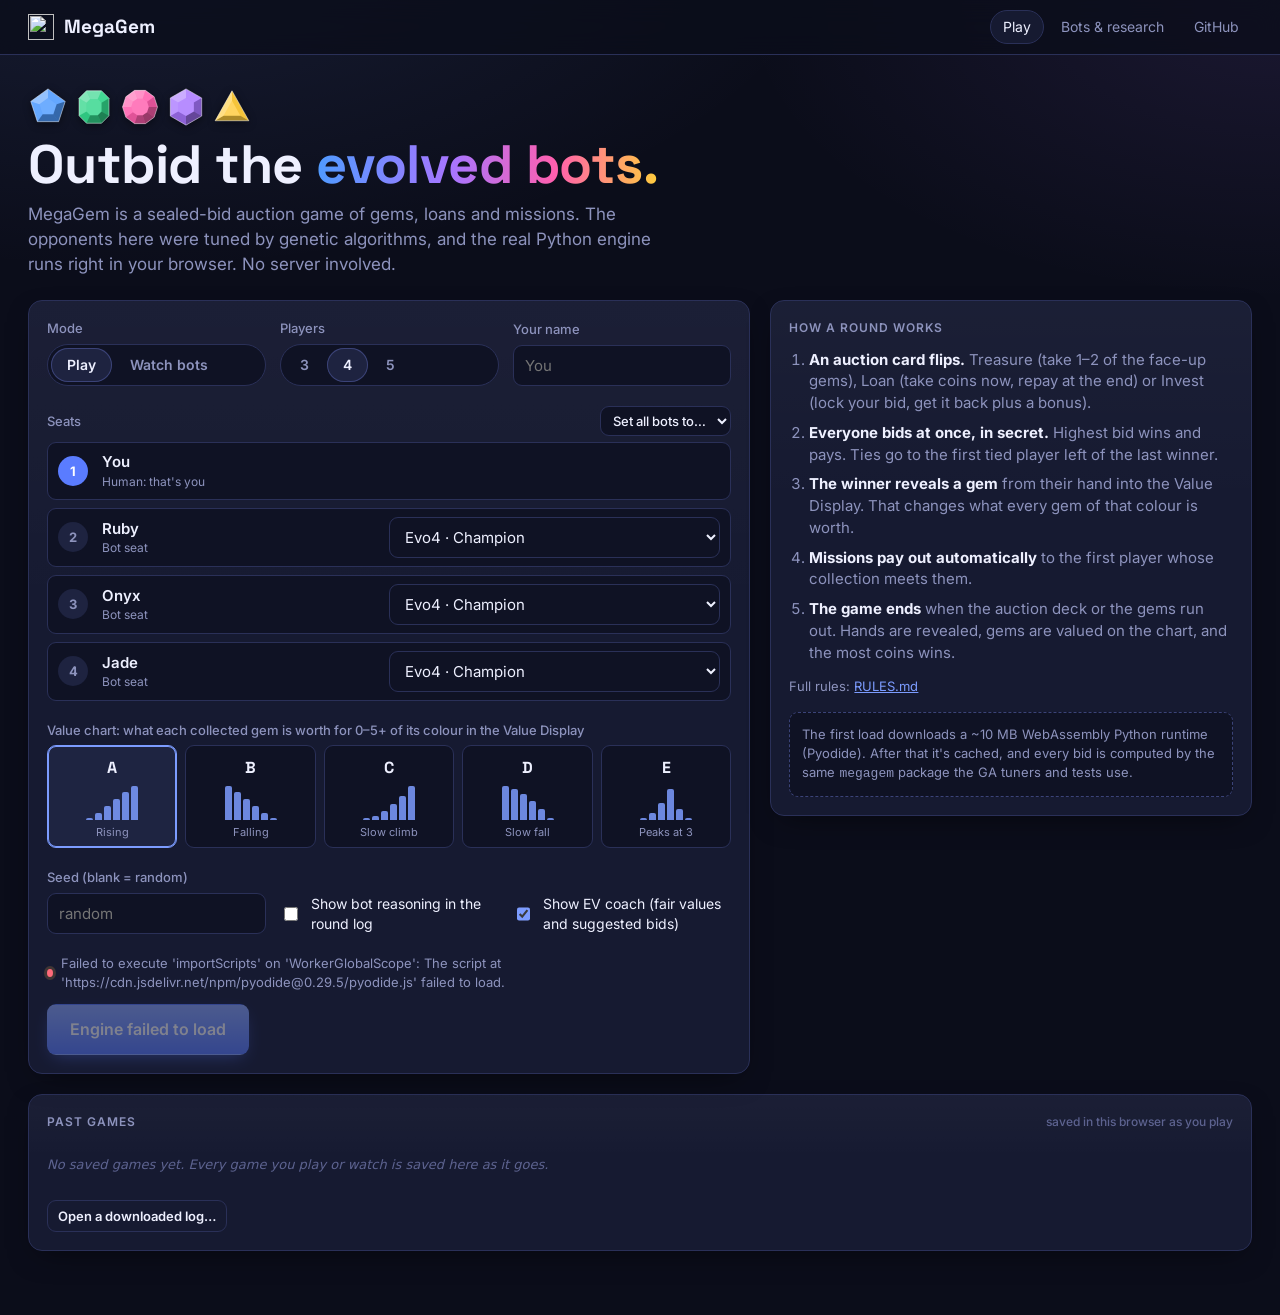
==== commit a57b27ea: "Web: sampled rival bids in the coach, game log and move-by-move review - Every human bid asks the wo" ====
--- a/web/index.html
+++ b/web/index.html
@@ -39,10 +39,9 @@
                         <div class="seg" id="mode-seg" role="group" aria-label="Mode">
                             <button type="button" data-value="play" aria-pressed="true">Play</button>
                             <button type="button" data-value="watch" aria-pressed="false">Watch bots</button>
-                            <button type="button" data-value="online" aria-pressed="false">Online</button>
-                        </div>
-                    </div>
-                    <div class="field" id="players-field">
+                        </div>
+                    </div>
+                    <div class="field">
                         <span>Players</span>
                         <div class="seg" id="players-seg" role="group" aria-label="Number of players">
                             <button type="button" data-value="3" aria-pressed="false">3</button>
@@ -56,24 +55,7 @@
                     </label>
                 </div>
 
-                <div id="online-field" class="online-box" hidden>
-                    <div class="online-card">
-                        <h3>Host a game</h3>
-                        <p class="muted small">You get a code to share. In the lobby you add bots, pick the chart and the time limit, and start when everyone's in.</p>
-                        <button id="online-host" type="button" class="btn primary">Host a game</button>
-                    </div>
-                    <div class="online-card">
-                        <h3>Join a game</h3>
-                        <p class="muted small">Enter the 5-letter code the host gives you.</p>
-                        <div class="join-row">
-                            <input id="online-code" type="text" maxlength="5" placeholder="CODE" autocomplete="off" autocapitalize="characters" spellcheck="false" aria-label="Room code">
-                            <button id="online-join" type="button" class="btn">Join</button>
-                        </div>
-                    </div>
-                    <p class="muted small online-note">Browsers connect directly to each other (WebRTC, introduced by PeerJS's free public server). The host's browser runs the game, so the host keeps their tab open. Some strict school or office networks block direct connections.</p>
-                </div>
-
-                <div class="field" id="seats-field">
+                <div class="field">
                     <span style="display:flex;justify-content:space-between;gap:8px;align-items:center">
                         Seats
                         <select id="setup-all" style="width:auto;font-size:13px;padding:5px 8px" aria-label="Set every bot to">
@@ -83,22 +65,12 @@
                     <div id="seat-list" class="seat-list"></div>
                 </div>
 
-                <div class="field" id="chart-field">
+                <div class="field">
                     <span>Value chart: what each collected gem is worth for 0–5+ of its colour in the Value Display</span>
                     <div id="chart-picker" class="chart-picker" role="group" aria-label="Value chart"></div>
                 </div>
 
-                <div class="setup-row" id="options-row">
-                    <div class="field" id="time-field">
-                        <span>Move time limit</span>
-                        <div class="seg" id="time-seg" role="group" aria-label="Move time limit">
-                            <button type="button" data-value="0">Off</button>
-                            <button type="button" data-value="15">15s</button>
-                            <button type="button" data-value="30">30s</button>
-                            <button type="button" data-value="60">1 min</button>
-                            <button type="button" data-value="120">2 min</button>
-                        </div>
-                    </div>
+                <div class="setup-row">
                     <label class="field">
                         <span>Seed (blank = random)</span>
                         <input id="setup-seed" type="number" min="0" placeholder="random">
@@ -113,7 +85,7 @@
                     </label>
                 </div>
 
-                <div class="start-bar" id="start-bar">
+                <div class="start-bar">
                     <span id="engine-status" class="engine-status"><i class="dot"></i><span>Starting the Python engine…</span></span>
                     <button id="setup-start" type="submit" class="btn primary lg">Deal the cards</button>
                 </div>
@@ -151,7 +123,6 @@
                 <div class="progress" aria-hidden="true"><i id="g-progress" style="width:0%"></i></div>
             </div>
             <div class="game-meta" id="g-meta"></div>
-            <span id="g-timer" class="timer-chip" hidden></span>
             <button id="g-coach-btn" type="button" class="btn sm ghost coach-toggle" aria-pressed="true" hidden>Coach: on</button>
         </div>
 
@@ -259,57 +230,9 @@
                 <button id="end-download" class="btn lg" type="button">Download game log</button>
             </div>
             <div class="end-actions">
-                <button id="end-lobby" class="btn primary lg" type="button" hidden>Back to the lobby</button>
                 <button id="end-rematch" class="btn primary lg" type="button">Rematch (same seed)</button>
                 <button id="end-again" class="btn lg" type="button">New deal</button>
                 <button id="end-setup" class="btn ghost lg" type="button">Change settings</button>
-            </div>
-        </div>
-    </main>
-
-    <!-- ============================ LOBBY ============================ -->
-    <main id="screen-lobby" class="wrap" hidden>
-        <div class="lobby">
-            <div class="lobby-head panel">
-                <div>
-                    <span class="muted small">Room code</span>
-                    <div id="lb-code" class="room-code">-----</div>
-                    <p id="lb-hint" class="muted small" style="margin:0"></p>
-                </div>
-                <button id="lb-copy" class="btn sm" type="button">Copy code</button>
-            </div>
-            <section class="panel">
-                <div class="panel-title">Players <span id="lb-count"></span></div>
-                <div id="lb-players" class="lb-players"></div>
-                <div id="lb-bots" class="lb-bots">
-                    <select id="lb-bot-kind" aria-label="Bot to add"></select>
-                    <button id="lb-add-bot" class="btn sm" type="button">Add a bot</button>
-                </div>
-            </section>
-            <section class="panel lb-settings">
-                <div class="panel-title">Settings <span id="lb-settings-note"></span></div>
-                <div class="field">
-                    <span>Value chart</span>
-                    <div id="lb-chart" class="chart-picker" role="group" aria-label="Value chart"></div>
-                </div>
-                <div class="setup-row">
-                    <div class="field">
-                        <span>Move time limit</span>
-                        <div class="seg" id="lb-time" role="group" aria-label="Move time limit">
-                            <button type="button" data-value="0">Off</button>
-                            <button type="button" data-value="15">15s</button>
-                            <button type="button" data-value="30">30s</button>
-                            <button type="button" data-value="60">1 min</button>
-                            <button type="button" data-value="120">2 min</button>
-                        </div>
-                    </div>
-                    <label class="check"><input id="lb-coach" type="checkbox"> Allow the EV coach</label>
-                </div>
-            </section>
-            <div class="lobby-actions">
-                <span id="lb-status" class="muted small"></span>
-                <button id="lb-leave" class="btn ghost lg" type="button">Leave</button>
-                <button id="lb-start" class="btn primary lg" type="button">Start the game</button>
             </div>
         </div>
     </main>
--- a/web/style.css
+++ b/web/style.css
@@ -642,76 +642,6 @@
 .an-round-table .gem-row { display: inline-flex; gap: 2px; min-height: 0; vertical-align: middle; }
 
 /* ------------------------------------------------------------------ */
-/* Online play: setup cards, lobby, move clock                         */
-/* ------------------------------------------------------------------ */
-
-.chip.human { color: var(--gold); border-color: rgba(247, 201, 72, 0.35); }
-.online-box { display: grid; grid-template-columns: repeat(auto-fit, minmax(230px, 1fr)); gap: 12px; }
-.online-card {
-    display: grid;
-    gap: 10px;
-    align-content: start;
-    padding: 14px;
-    border-radius: var(--radius-sm);
-    background: var(--bg-inset);
-    border: 1px solid var(--border);
-}
-.online-card h3 { font-size: 17px; }
-.online-card p { margin: 0; }
-.online-card .btn { justify-self: start; }
-.join-row { display: flex; gap: 8px; }
-.join-row input { width: 9ch; font-family: var(--mono); font-size: 18px; letter-spacing: 0.18em; text-transform: uppercase; text-align: center; }
-.online-note { grid-column: 1 / -1; margin: 0; }
-
-.lobby { max-width: 760px; margin: 0 auto; display: grid; gap: 16px; }
-.lobby-head { display: flex; flex-wrap: wrap; align-items: center; justify-content: space-between; gap: 12px; }
-.room-code { font-family: var(--mono); font-size: clamp(34px, 8vw, 48px); font-weight: 700; letter-spacing: 0.2em; color: var(--gold); line-height: 1.1; }
-.lb-players { display: grid; gap: 8px; }
-.lb-player {
-    display: grid;
-    grid-template-columns: 34px minmax(0, 1fr) auto;
-    gap: 10px;
-    align-items: center;
-    padding: 8px 10px;
-    background: var(--bg-inset);
-    border: 1px solid var(--border);
-    border-radius: var(--radius-sm);
-}
-.lb-player .seat-no {
-    width: 30px; height: 30px; border-radius: 50%;
-    display: grid; place-items: center;
-    font-weight: 700; font-size: 13px;
-    background: var(--bg-card-alt); color: var(--muted);
-}
-.lb-player.you .seat-no { background: var(--accent-strong); color: #fff; }
-.lb-player.guest .seat-no { background: rgba(247, 201, 72, 0.18); color: var(--gold); }
-.lb-player .seat-name { font-weight: 600; min-width: 0; overflow: hidden; text-overflow: ellipsis; white-space: nowrap; }
-.lb-player .seat-name small { display: block; color: var(--muted); font-weight: 400; font-size: 12px; }
-.lb-tools { display: flex; gap: 6px; align-items: center; }
-.lb-tools select { width: auto; font-size: 13px; padding: 5px 8px; }
-.lb-bots { display: flex; gap: 8px; margin-top: 10px; align-items: center; }
-.lb-bots select { width: auto; font-size: 13px; padding: 6px 8px; }
-.lb-settings { display: grid; gap: 14px; }
-.lb-settings > .panel-title { margin-bottom: 0; }
-.lb-settings > .panel-title span { text-transform: none; letter-spacing: 0; font-weight: 500; color: var(--faint); }
-.chart-opt:disabled, .seg button:disabled { cursor: default; opacity: 0.75; }
-.lobby-actions { display: flex; flex-wrap: wrap; justify-content: flex-end; align-items: center; gap: 10px; }
-.lobby-actions #lb-status { margin-right: auto; }
-
-.timer-chip {
-    font-family: var(--mono);
-    font-size: 14px;
-    font-weight: 700;
-    padding: 4px 10px;
-    border-radius: 999px;
-    border: 1px solid var(--border-strong);
-    background: var(--bg-card-alt);
-    color: var(--text);
-    font-variant-numeric: tabular-nums;
-}
-.timer-chip.urgent { color: #2a1d00; background: var(--warn); border-color: var(--warn); animation: pulse 0.8s infinite; }
-
-/* ------------------------------------------------------------------ */
 /* Past games + move-by-move review                                    */
 /* ------------------------------------------------------------------ */
 
@@ -863,8 +793,6 @@
     .ctiles { grid-template-columns: repeat(2, minmax(0, 1fr)); }
     .ctile b { font-size: 19px; }
     .coach-table th, .coach-table td { padding: 5px 5px; }
-    .lb-player { grid-template-columns: 30px minmax(0, 1fr); }
-    .lb-tools { grid-column: 1 / -1; }
     .past-row { grid-template-columns: minmax(0, 1fr); }
     .past-actions { justify-content: flex-start; }
     .rv-lot-grid { grid-template-columns: minmax(0, 1fr); }
